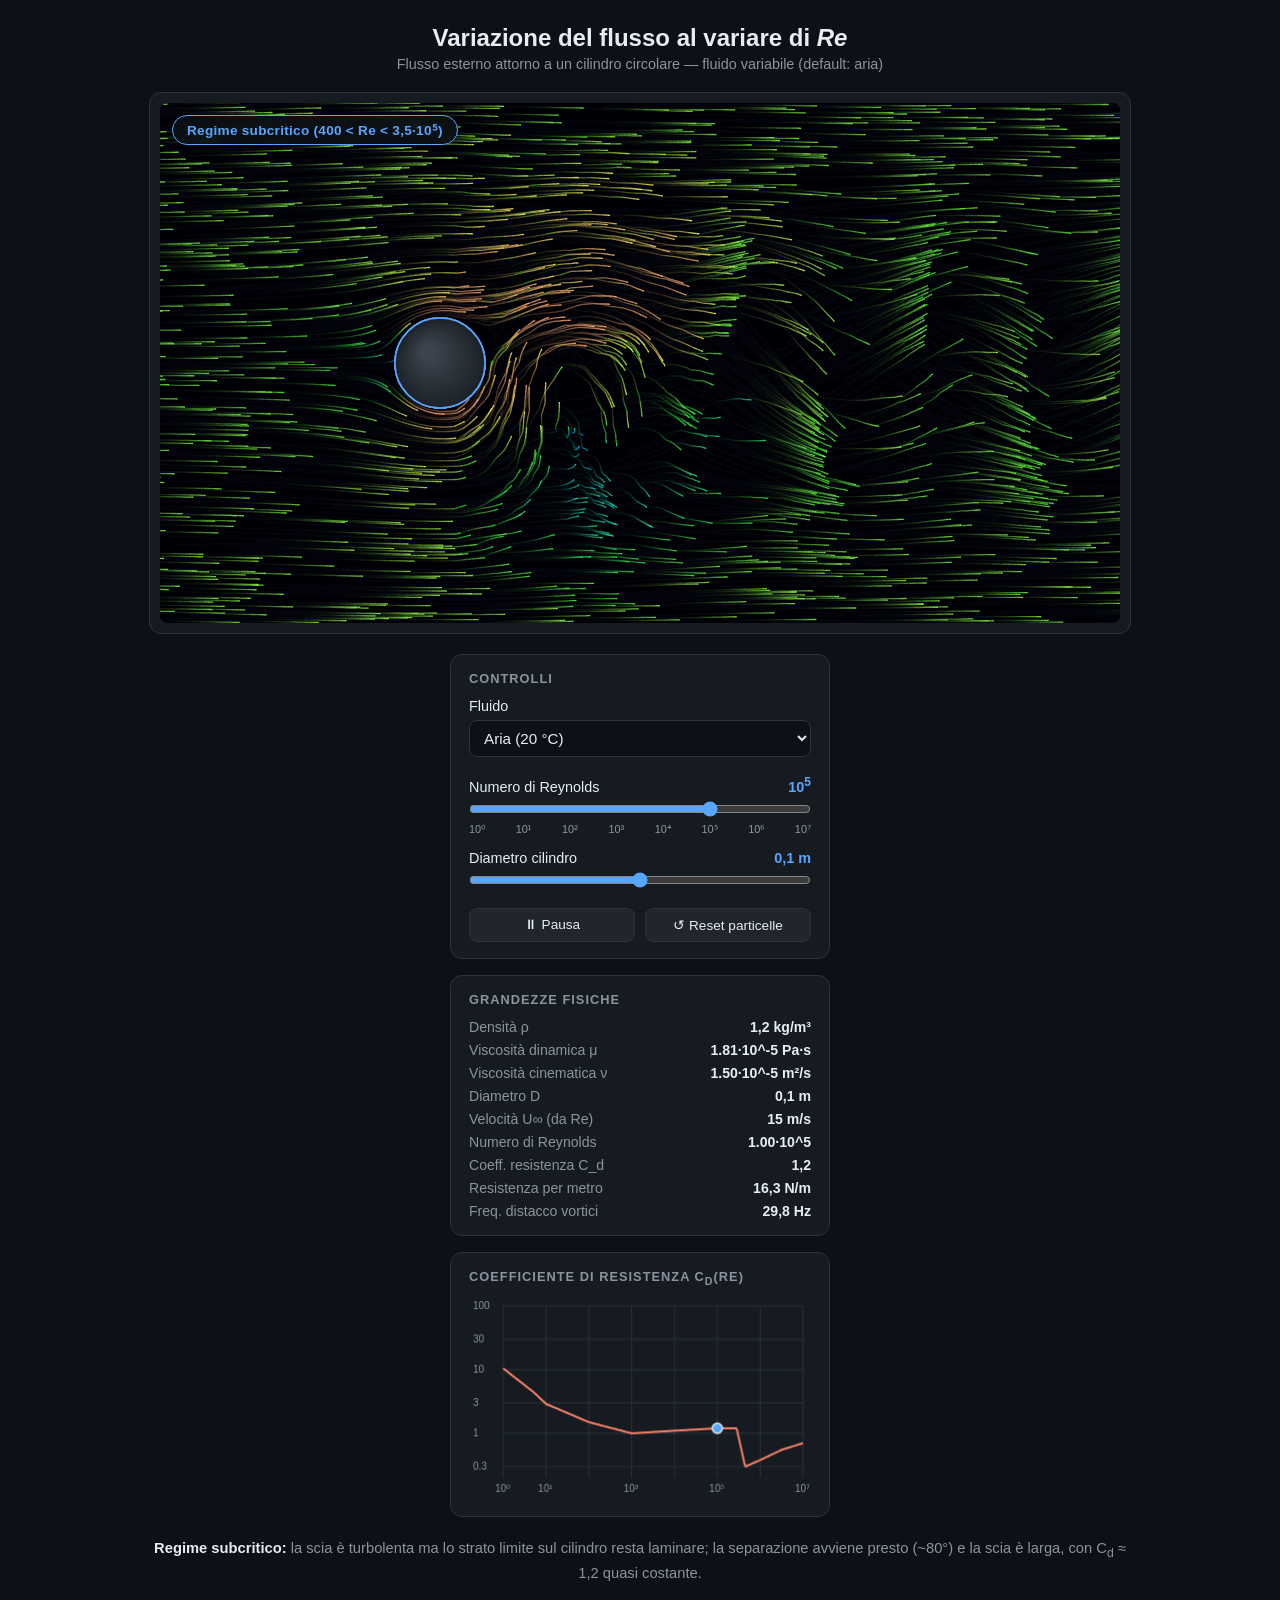
==== cilindro-reynolds/index.html @ 1b36075e "Aggiunge kutta-web (simulazione LBM nel browser via WASM) e riorganizza il monorepo. Sposta cilindro" ====
<!DOCTYPE html>
<html lang="it">
<head>
  <meta charset="UTF-8" />
  <meta name="viewport" content="width=device-width, initial-scale=1.0" />
  <title>Flusso attorno a un cilindro — Numero di Reynolds</title>
  <link rel="stylesheet" href="style.css" />
</head>
<body>
  <header>
    <h1>Variazione del flusso al variare di <em>Re</em></h1>
    <p class="subtitle">Flusso esterno attorno a un cilindro circolare — fluido variabile (default: aria)</p>
  </header>

  <main>
    <section class="viz-panel">
      <canvas id="flow" width="960" height="520"></canvas>
      <div class="regime-badge" id="regimeBadge">—</div>
    </section>

    <aside class="side-panel">
      <div class="card controls">
        <h2>Controlli</h2>

        <label for="fluidSelect">Fluido</label>
        <select id="fluidSelect"></select>

        <label for="reSlider">
          Numero di Reynolds
          <span class="value" id="reValue">10<sup>5</sup></span>
        </label>
        <input type="range" id="reSlider" min="0" max="7" step="0.01" value="5" />
        <div class="slider-scale">
          <span>10⁰</span><span>10¹</span><span>10²</span><span>10³</span>
          <span>10⁴</span><span>10⁵</span><span>10⁶</span><span>10⁷</span>
        </div>

        <label for="diamSlider">
          Diametro cilindro <span class="value" id="diamValue">0.10 m</span>
        </label>
        <input type="range" id="diamSlider" min="-2" max="0" step="0.01" value="-1" />

        <div class="btn-row">
          <button id="pauseBtn">⏸ Pausa</button>
          <button id="resetBtn">↺ Reset particelle</button>
        </div>
      </div>

      <div class="card readout">
        <h2>Grandezze fisiche</h2>
        <dl id="physReadout"></dl>
      </div>

      <div class="card">
        <h2>Coefficiente di resistenza C<sub>d</sub>(Re)</h2>
        <canvas id="cdChart" width="340" height="200"></canvas>
      </div>
    </aside>
  </main>

  <footer>
    <p id="regimeDescription"></p>
  </footer>

  <script src="app.js"></script>
</body>
</html>
---- cilindro-reynolds/style.css ----
:root {
  --bg: #0d1117;
  --panel: #161b22;
  --border: #2d333b;
  --text: #e6edf3;
  --muted: #8b949e;
  --accent: #58a6ff;
  --accent2: #f78166;
}

* { box-sizing: border-box; margin: 0; padding: 0; }

body {
  background: var(--bg);
  color: var(--text);
  font-family: -apple-system, "Segoe UI", Roboto, Helvetica, Arial, sans-serif;
  min-height: 100vh;
  display: flex;
  flex-direction: column;
  align-items: center;
  padding: 24px 16px;
}

header { text-align: center; margin-bottom: 20px; }
header h1 { font-size: 1.5rem; font-weight: 650; }
header .subtitle { color: var(--muted); font-size: 0.9rem; margin-top: 4px; }

main {
  display: flex;
  gap: 20px;
  flex-wrap: wrap;
  justify-content: center;
  align-items: flex-start;
  max-width: 1400px;
  width: 100%;
}

.viz-panel {
  position: relative;
  background: var(--panel);
  border: 1px solid var(--border);
  border-radius: 12px;
  padding: 10px;
  max-width: 100%;
}

#flow {
  display: block;
  border-radius: 8px;
  background: #05070c;
  max-width: 100%;
  height: auto;
}

.regime-badge {
  position: absolute;
  top: 22px;
  left: 22px;
  background: rgba(13, 17, 23, 0.85);
  border: 1px solid var(--accent);
  color: var(--accent);
  padding: 6px 14px;
  border-radius: 999px;
  font-size: 0.85rem;
  font-weight: 600;
  letter-spacing: 0.02em;
  backdrop-filter: blur(4px);
}

.side-panel {
  display: flex;
  flex-direction: column;
  gap: 16px;
  width: 380px;
  max-width: 100%;
}

.card {
  background: var(--panel);
  border: 1px solid var(--border);
  border-radius: 12px;
  padding: 16px 18px;
}

.card h2 {
  font-size: 0.8rem;
  text-transform: uppercase;
  letter-spacing: 0.08em;
  color: var(--muted);
  margin-bottom: 12px;
}

.controls label {
  display: flex;
  justify-content: space-between;
  align-items: baseline;
  font-size: 0.9rem;
  margin: 14px 0 6px;
  font-weight: 500;
}

.controls label:first-of-type { margin-top: 0; }

.controls .value {
  color: var(--accent);
  font-variant-numeric: tabular-nums;
  font-weight: 600;
}

select {
  width: 100%;
  background: #0d1117;
  color: var(--text);
  border: 1px solid var(--border);
  border-radius: 8px;
  padding: 8px 10px;
  font-size: 0.95rem;
  margin-bottom: 4px;
}

input[type="range"] {
  width: 100%;
  accent-color: var(--accent);
  cursor: pointer;
  touch-action: pan-y; /* il dito muove lo slider senza far scorrere la pagina in orizzontale */
}

.slider-scale {
  display: flex;
  justify-content: space-between;
  color: var(--muted);
  font-size: 0.68rem;
  margin-top: 2px;
  font-variant-numeric: tabular-nums;
}

.btn-row { display: flex; gap: 10px; margin-top: 16px; }

button {
  flex: 1;
  background: #21262d;
  color: var(--text);
  border: 1px solid var(--border);
  border-radius: 8px;
  padding: 8px 0;
  font-size: 0.85rem;
  cursor: pointer;
  transition: background 0.15s;
}
button:hover { background: #30363d; }

.readout dl {
  display: grid;
  grid-template-columns: 1fr auto;
  row-gap: 7px;
  font-size: 0.88rem;
}
.readout dt { color: var(--muted); }
.readout dd {
  text-align: right;
  font-variant-numeric: tabular-nums;
  font-weight: 550;
}

#cdChart { display: block; width: 100%; height: auto; }

footer {
  max-width: 980px;
  margin-top: 20px;
  text-align: center;
}
#regimeDescription {
  color: var(--muted);
  font-size: 0.92rem;
  line-height: 1.55;
}
#regimeDescription strong { color: var(--text); }

/* ---------- Mobile ---------- */
@media (max-width: 640px) {
  body { padding: 14px 10px; }

  header { margin-bottom: 14px; }
  header h1 { font-size: 1.15rem; }
  header .subtitle { font-size: 0.8rem; }

  main { gap: 14px; }

  .viz-panel {
    width: 100%;
    padding: 6px;
  }

  .regime-badge {
    top: 12px;
    left: 12px;
    font-size: 0.7rem;
    padding: 4px 10px;
    max-width: calc(100% - 24px);
  }

  .side-panel { width: 100%; }

  .card { padding: 14px; }

  /* 16px evita lo zoom automatico di iOS al focus */
  select { font-size: 1rem; padding: 10px 12px; }

  /* target touch più comodi */
  input[type="range"] { height: 34px; }
  button { padding: 12px 0; font-size: 0.9rem; }

  footer { margin-top: 14px; padding: 0 4px; }
}
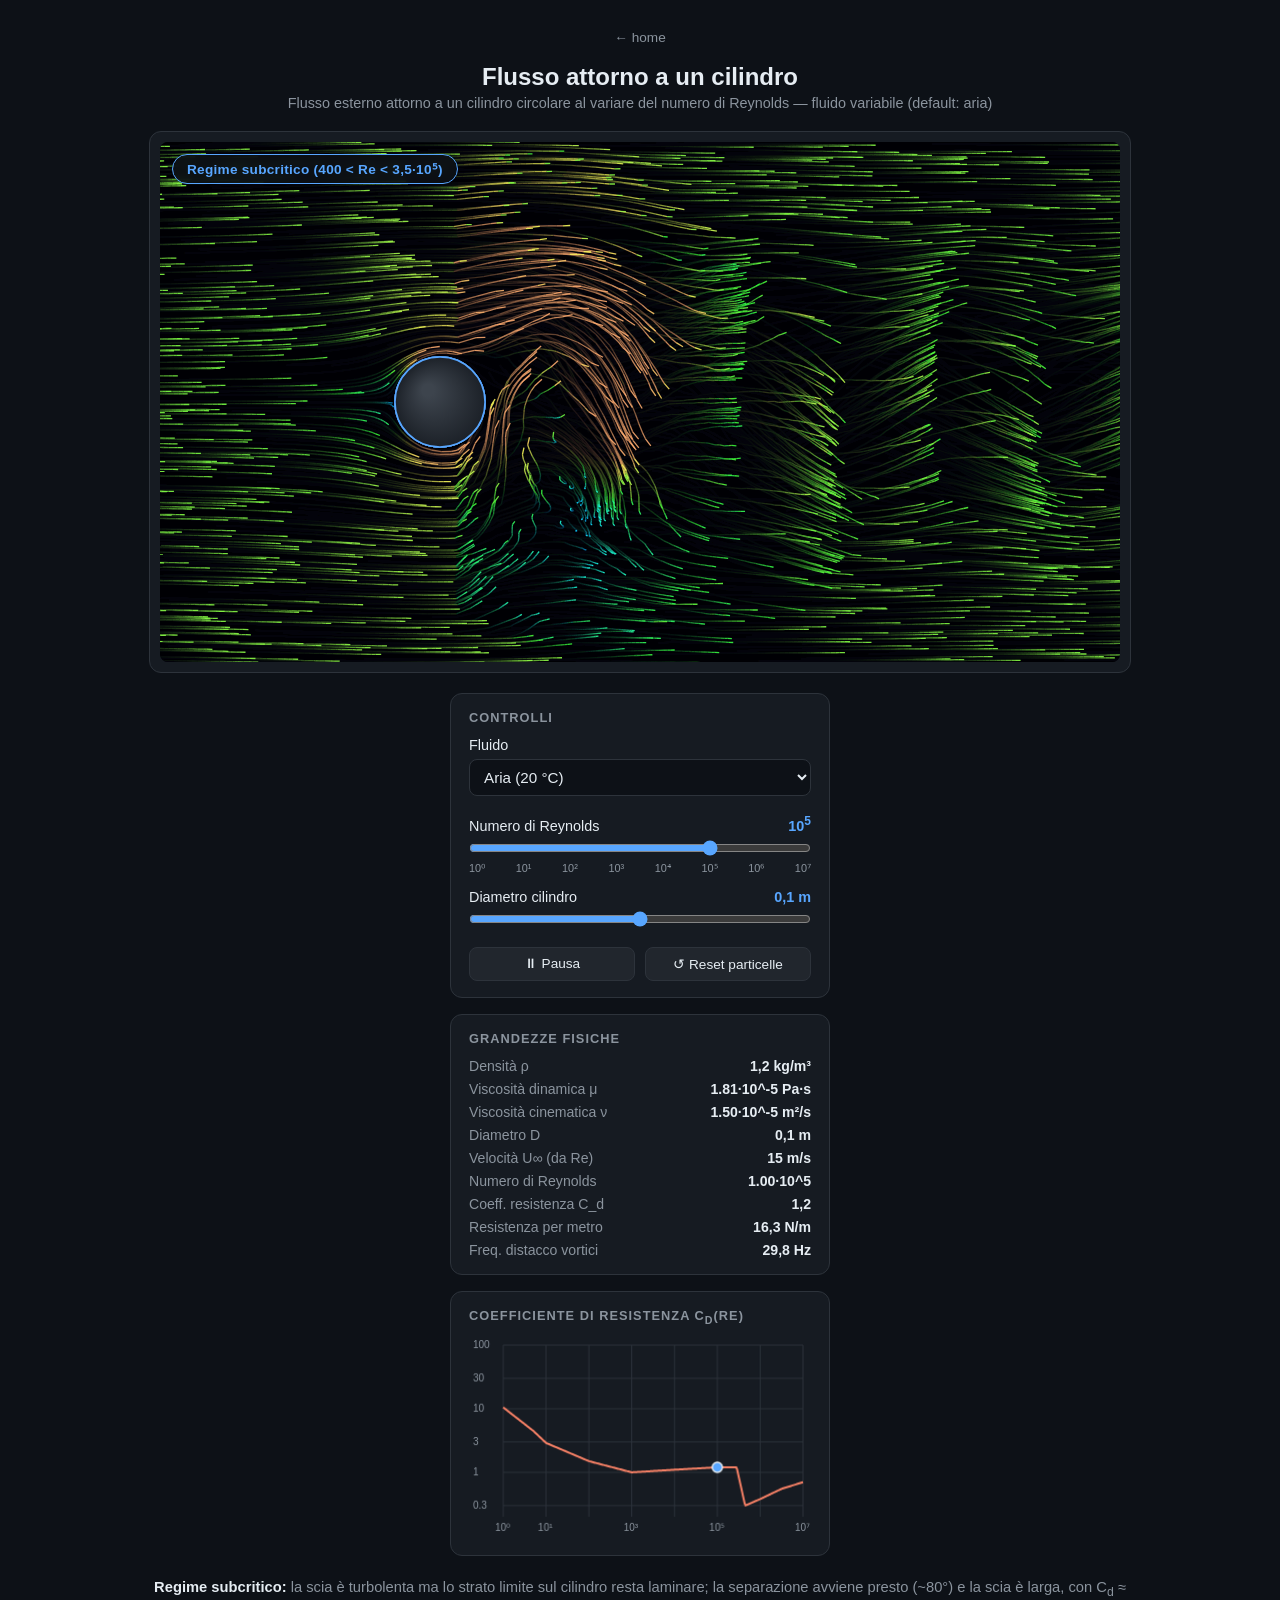
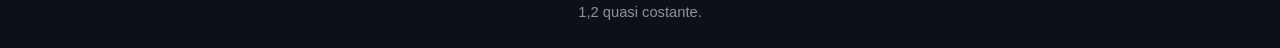
==== commit 9b5c0ce4: "Struttura il sito con home scientifica, titoli uniformi e navigazione condivisa. Allinea le sottopag" ====
--- a/cilindro-reynolds/index.html
+++ b/cilindro-reynolds/index.html
@@ -3,13 +3,15 @@
 <head>
   <meta charset="UTF-8" />
   <meta name="viewport" content="width=device-width, initial-scale=1.0" />
-  <title>Flusso attorno a un cilindro — Numero di Reynolds</title>
+  <title>Flusso attorno a un cilindro</title>
   <link rel="stylesheet" href="style.css" />
+  <link rel="stylesheet" href="../site.css" />
 </head>
 <body>
   <header>
-    <h1>Variazione del flusso al variare di <em>Re</em></h1>
-    <p class="subtitle">Flusso esterno attorno a un cilindro circolare — fluido variabile (default: aria)</p>
+    <a class="home-link" href="../">← home</a>
+    <h1>Flusso attorno a un cilindro</h1>
+    <p class="subtitle">Flusso esterno attorno a un cilindro circolare al variare del numero di Reynolds — fluido variabile (default: aria)</p>
   </header>
 
   <main>
--- a/site.css
+++ b/site.css
@@ -0,0 +1,26 @@
+/* Stili condivisi tra le pagine del sito (navigazione, ecc.) */
+
+.home-link {
+  display: inline-flex;
+  align-items: center;
+  gap: 0.3em;
+  margin-bottom: 12px;
+  padding: 5px 12px;
+  border-radius: 6px;
+  border: 1px solid transparent;
+  color: var(--muted, #8b949e);
+  font-size: 0.85rem;
+  text-decoration: none;
+  transition: color 0.15s, background 0.15s, border-color 0.15s;
+}
+
+.home-link:hover {
+  color: var(--accent, #58a6ff);
+  background: var(--panel, #161b22);
+  border-color: var(--border, #2d333b);
+}
+
+.home-link:focus-visible {
+  outline: 2px solid var(--accent, #58a6ff);
+  outline-offset: 2px;
+}
